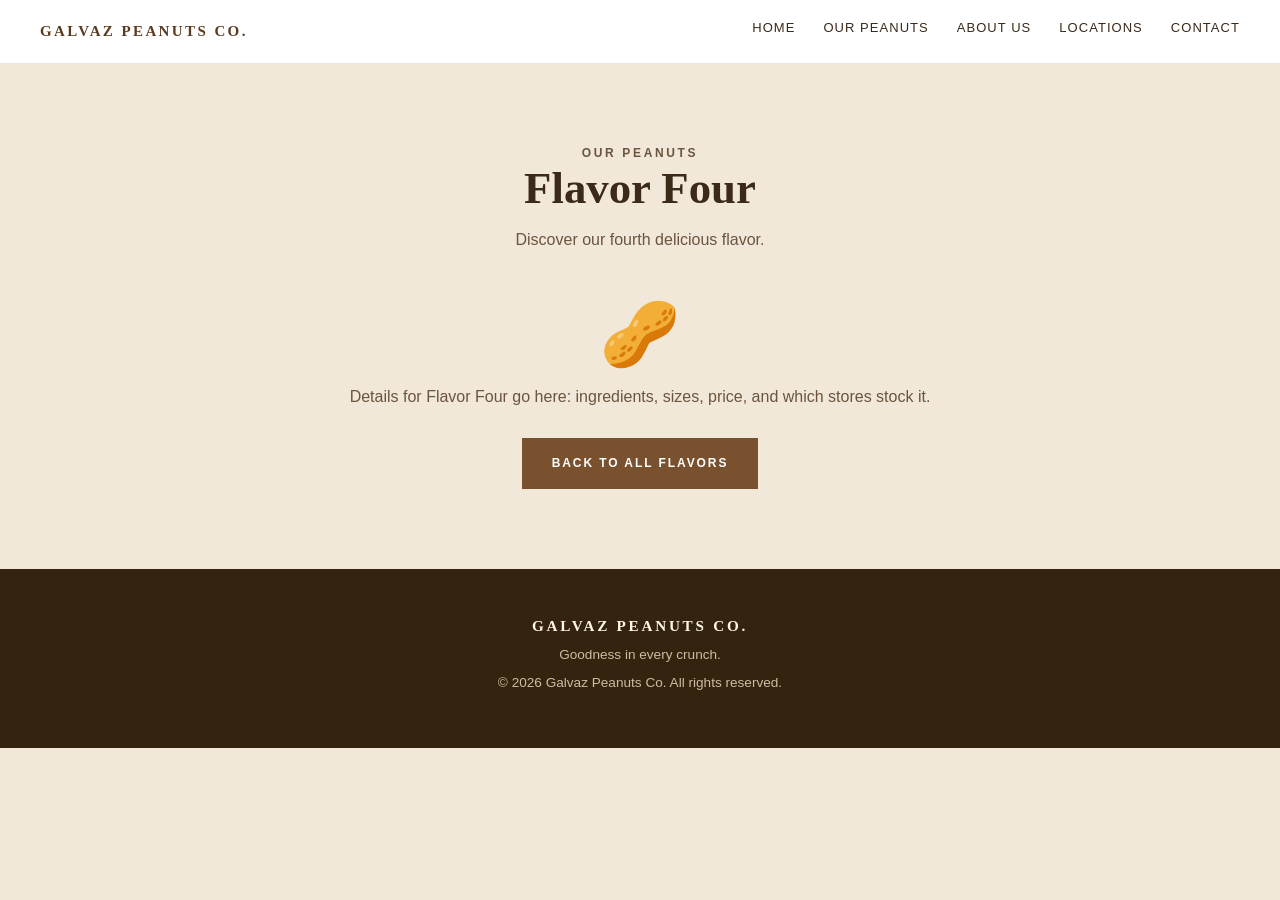
==== flavor-four.html @ 505f944d "Files for the blueprint of the web" ====
<!DOCTYPE html>
<html lang="en">

<head>
    <meta charset="UTF-8">
    <meta name="viewport" content="width=device-width, initial-scale=1.0">

    <title>Flavor Four | Galvaz Peanuts Co.</title>

    <link rel="stylesheet" href="style.css">

    <script src="script.js" defer></script>
</head>

<body>

    <!-- Navigation Bar (links point back to index.html) -->
    <header class="navbar">
        <a href="index.html" class="logo">Galvaz Peanuts Co.</a>

        <nav class="nav-links">
            <a href="index.html#home">Home</a>
            <a href="index.html#products">Our Peanuts</a>
            <a href="index.html#about">About Us</a>
            <a href="index.html#locations">Locations</a>
            <a href="index.html#contact">Contact</a>
        </nav>

        <button class="menu-toggle" type="button" aria-label="Open menu">☰</button>
    </header>


    <!-- Single Product Page -->
    <section class="products">

        <div class="section-heading">
            <p class="subtitle">OUR PEANUTS</p>
            <h2>Flavor Four</h2>
            <p>Discover our fourth delicious flavor.</p>
        </div>

        <div class="product-detail">

            <div class="product-image">🥜</div>

            <p>
                Details for Flavor Four go here: ingredients, sizes,
                price, and which stores stock it.
            </p>

            <a href="index.html#products" class="main-button">
                BACK TO ALL FLAVORS
            </a>

        </div>

    </section>


    <!-- Footer -->
    <footer class="footer">

        <h3>GALVAZ PEANUTS CO.</h3>

        <p>Goodness in every crunch.</p>

        <p>© <span id="year"></span> Galvaz Peanuts Co. All rights reserved.</p>

    </footer>

</body>
</html>
---- style.css ----
/* ============================================================
   style.css  -  how the Galvaz Peanuts page LOOKS
   ============================================================

   Organised top to bottom, in the same order as index.html:

       1. Colours and base settings
       2. Navigation bar
       3. Hero (the big opening section)
       4. Products
       5. About
       6. Contact form
       7. Footer
       8. Mobile screens

   A rule looks like:   selector { property: value; }
   The selector is the class from your HTML, e.g. ".hero".
   ============================================================ */


/* ------------------------------------------------------------
   1. COLOURS AND BASE SETTINGS

   Variables store a colour once and reuse it everywhere.
   Change --brown here and the whole site updates.
   ------------------------------------------------------------ */

:root {
    --cream: #F1E8D9;        /* page background */
    --cream-light: #FFFDF8;  /* card background */
    --brown: #79512E;        /* main brand colour */
    --brown-dark: #5A3B20;   /* hover / footer */
    --ink: #3B2A1A;          /* main text */
    --muted: #6B5440;        /* secondary text */
}

/* Removes the browser's default spacing so we control it ourselves. */
* {
    box-sizing: border-box;
}

html {
    /* Links glide instead of jumping (CSS version of the JS smooth scroll). */
    scroll-behavior: smooth;
}

body {
    margin: 0;
    background-color: var(--cream);
    color: var(--ink);
    font-family: "Helvetica Neue", Arial, sans-serif;
    line-height: 1.6;
}

/* Headings use a serif font for a more classic, "brand" feel. */
h1, h2, h3 {
    margin: 0 0 16px;
    font-family: Georgia, "Times New Roman", serif;
    line-height: 1.15;
}

a {
    color: inherit;
    text-decoration: none;
}

img {
    display: block;
    max-width: 100%;
}

/* Stops the sticky navbar covering the top of each section when you jump to it. */
section {
    scroll-margin-top: 80px;
}


/* ------------------------------------------------------------
   2. NAVIGATION BAR
   ------------------------------------------------------------ */

.navbar {
    /* sticky = stays at the top while you scroll */
    position: sticky;
    top: 0;
    z-index: 100;

    display: flex;
    align-items: center;
    justify-content: space-between;
    gap: 24px;

    padding: 18px 40px;
    background-color: #ffffff;
    border-bottom: 1px solid rgba(121, 81, 46, 0.15);
}

.logo {
    font-family: Georgia, "Times New Roman", serif;
    font-size: 15px;
    font-weight: 700;
    letter-spacing: 0.16em;
    text-transform: uppercase;
    color: var(--brown-dark);
}

.nav-links {
    display: flex;
    gap: 28px;
}

.nav-links a {
    padding-bottom: 4px;
    font-size: 13px;
    letter-spacing: 0.08em;
    text-transform: uppercase;
    border-bottom: 2px solid transparent;
    transition: color 0.2s, border-color 0.2s;
}

/* .active is added by script.js for the section you are viewing. */
.nav-links a:hover,
.nav-links a.active {
    color: var(--brown);
    border-bottom-color: var(--brown);
}

/* Hidden on desktop, shown on phones (rule 8). */
.menu-toggle {
    display: none;
}


/* ------------------------------------------------------------
   3. HERO
   Two columns: text on the left, image on the right.
   ------------------------------------------------------------ */

.hero {
    display: grid;
    grid-template-columns: 1fr 1fr;
    align-items: center;
    gap: 60px;

    max-width: 1200px;
    margin: 0 auto;
    padding: 90px 40px;
}

.subtitle {
    margin-bottom: 14px;
    font-size: 12px;
    font-weight: 700;
    letter-spacing: 0.22em;
    text-transform: uppercase;
    color: var(--brown);
}

.hero h1 {
    /* clamp(min, ideal, max) = scales with screen width, never too small or big. */
    font-size: clamp(2.6rem, 6vw, 4.4rem);
    margin-bottom: 24px;
}

.hero-description {
    max-width: 44ch;
    margin-bottom: 32px;
    font-size: 1.05rem;
    color: var(--muted);
}

.main-button {
    display: inline-block;
    padding: 16px 30px;
    background-color: var(--brown);
    color: #ffffff;
    font-family: inherit;
    font-size: 12px;
    font-weight: 700;
    letter-spacing: 0.16em;
    text-transform: uppercase;
    border: none;
    cursor: pointer;
    transition: background-color 0.2s, transform 0.2s;
}

.main-button:hover {
    background-color: var(--brown-dark);
    transform: translateY(-2px);
}

.hero-image img {
    width: 100%;
    /* Keeps the image the same shape whatever size loads. */
    aspect-ratio: 7 / 6;
    object-fit: cover;
    box-shadow: 0 24px 48px rgba(90, 59, 32, 0.18);
}


/* ------------------------------------------------------------
   4. PRODUCTS
   ------------------------------------------------------------ */

.products {
    max-width: 1200px;
    margin: 0 auto;
    padding: 80px 40px;
}

.section-heading {
    max-width: 640px;
    margin: 0 auto 50px;
    text-align: center;
}

.section-heading h2 {
    font-size: clamp(2rem, 4vw, 2.8rem);
    margin-bottom: 12px;
}

.section-heading p {
    margin: 0;
    color: var(--muted);
}

.product-grid {
    display: grid;
    /* auto-fit + minmax: as many columns as fit, each at least 220px. */
    grid-template-columns: repeat(auto-fit, minmax(220px, 1fr));
    gap: 24px;
}

.product-card {
    display: flex;
    flex-direction: column;
    padding: 28px 24px;
    text-align: center;
    background-color: var(--cream-light);
    border: 1px solid rgba(121, 81, 46, 0.12);
    transition: transform 0.2s, box-shadow 0.2s;
}

.product-card:hover {
    transform: translateY(-6px);
    box-shadow: 0 18px 34px rgba(90, 59, 32, 0.14);
}

.product-image {
    margin-bottom: 18px;
    font-size: 3rem;
    line-height: 1;
}

.product-card h3 {
    font-size: 1.25rem;
    margin-bottom: 8px;
}

.product-card p {
    /* flex-grow pushes the button to the bottom of every card. */
    flex-grow: 1;
    margin: 0 0 20px;
    font-size: 0.95rem;
    color: var(--muted);
}

.product-button {
    align-self: center;
    padding: 10px 18px;
    font-size: 11px;
    font-weight: 700;
    letter-spacing: 0.14em;
    text-transform: uppercase;
    color: var(--brown);
    border: 1px solid var(--brown);
    transition: background-color 0.2s, color 0.2s;
}

.product-button:hover {
    background-color: var(--brown);
    color: #ffffff;
}

/* Single-product page (flavor-one.html, flavor-two.html, ...) */
.product-detail {
    max-width: 600px;
    margin: 0 auto;
    text-align: center;
}

.product-detail .product-image {
    font-size: 4rem;
}

.product-detail p {
    margin-bottom: 28px;
    color: var(--muted);
}


/* ------------------------------------------------------------
   5. ABOUT
   Full-width brown band for contrast.
   ------------------------------------------------------------ */

.about {
    padding: 96px 40px;
    background-color: var(--brown);
    text-align: center;
}

.about-content {
    max-width: 660px;
    margin: 0 auto;
}

/* Lighter gold on the brown background, so the label stays readable. */
.about .subtitle {
    color: #E9C79B;
}

.about h2 {
    font-size: clamp(2rem, 4vw, 2.8rem);
    color: #FFF8EC;
}

.about p {
    color: #EADCC6;
}


/* ------------------------------------------------------------
   6. CONTACT FORM
   ------------------------------------------------------------ */

.contact {
    max-width: 700px;
    margin: 0 auto;
    padding: 90px 40px;
    text-align: center;
}

.contact > p {
    color: var(--muted);
}

.contact-form {
    display: flex;
    flex-direction: column;
    gap: 14px;
    margin-top: 30px;
    text-align: left;
}

.contact-form input,
.contact-form textarea {
    width: 100%;
    padding: 14px 16px;
    font: inherit;
    color: var(--ink);
    background-color: var(--cream-light);
    border: 1px solid rgba(121, 81, 46, 0.25);
}

.contact-form input:focus,
.contact-form textarea:focus {
    outline: 2px solid var(--brown);
    outline-offset: 1px;
}

.contact-form textarea {
    min-height: 150px;
    resize: vertical;
}

/* Empty space reserved for the success/error message from script.js. */
#form-message {
    min-height: 24px;
    margin: 0;
    font-size: 0.9rem;
    font-weight: 600;
    color: var(--brown-dark);
}

.contact-form .main-button {
    align-self: center;
}


/* ------------------------------------------------------------
   STORE LOCATOR
   ------------------------------------------------------------ */

.locations {
    max-width: 1200px;
    margin: 0 auto;
    padding: 80px 40px;
}

.map {
    position: relative;
    /* z-index 0 keeps Leaflet's zoom buttons under the sticky navbar */
    z-index: 0;
    height: 420px;
    margin-bottom: 36px;
    border: 1px solid rgba(121, 81, 46, 0.15);
}

.store-list {
    display: grid;
    grid-template-columns: repeat(auto-fit, minmax(280px, 1fr));
    gap: 0 32px;
    margin: 0;
    padding: 0;
    list-style: none;
}

.store-list li {
    display: flex;
    align-items: baseline;
    justify-content: space-between;
    gap: 12px;
    padding: 12px 0;
    border-bottom: 1px solid rgba(121, 81, 46, 0.15);
    font-size: 0.92rem;
}

.store-address {
    color: var(--ink);
}

.store-directions {
    flex-shrink: 0;
    font-size: 11px;
    font-weight: 700;
    letter-spacing: 0.1em;
    text-transform: uppercase;
    color: var(--brown);
    border-bottom: 1px solid var(--brown);
}

.store-directions:hover {
    color: var(--brown-dark);
    border-bottom-color: var(--brown-dark);
}


/* ------------------------------------------------------------
   7. FOOTER
   ------------------------------------------------------------ */

.footer {
    padding: 48px 24px;
    background-color: #34240F;
    text-align: center;
}

.footer h3 {
    margin-bottom: 10px;
    font-size: 0.95rem;
    letter-spacing: 0.18em;
    color: #FFF6E6;
}

.footer p {
    margin: 6px 0;
    font-size: 0.85rem;
    color: #CDBBA2;
}


/* ------------------------------------------------------------
   8. MOBILE SCREENS
   Everything inside @media only applies below that width.
   ------------------------------------------------------------ */

@media (max-width: 900px) {

    /* Hero becomes one column instead of two. */
    .hero {
        grid-template-columns: 1fr;
        gap: 40px;
        padding: 60px 24px;
    }

    .products,
    .contact {
        padding: 64px 24px;
    }

    .locations {
        padding: 64px 24px;
    }

    .map {
        height: 340px;
    }

    .about {
        padding: 72px 24px;
    }
}

@media (max-width: 700px) {

    .navbar {
        padding: 16px 20px;
    }

    /* Show the hamburger button. */
    .menu-toggle {
        display: block;
        padding: 4px 8px;
        background: none;
        border: none;
        font-size: 1.6rem;
        line-height: 1;
        color: var(--brown-dark);
        cursor: pointer;
    }

    /* The menu is hidden until .open is added by script.js. */
    .nav-links {
        display: none;
        position: absolute;
        top: 100%;
        left: 0;
        right: 0;
        flex-direction: column;
        gap: 0;
        padding: 8px 20px 16px;
        background-color: #ffffff;
        border-bottom: 1px solid rgba(121, 81, 46, 0.15);
    }

    .nav-links.open {
        display: flex;
    }

    .nav-links a {
        padding: 12px 0;
        border-bottom: 1px solid rgba(121, 81, 46, 0.12);
    }
}
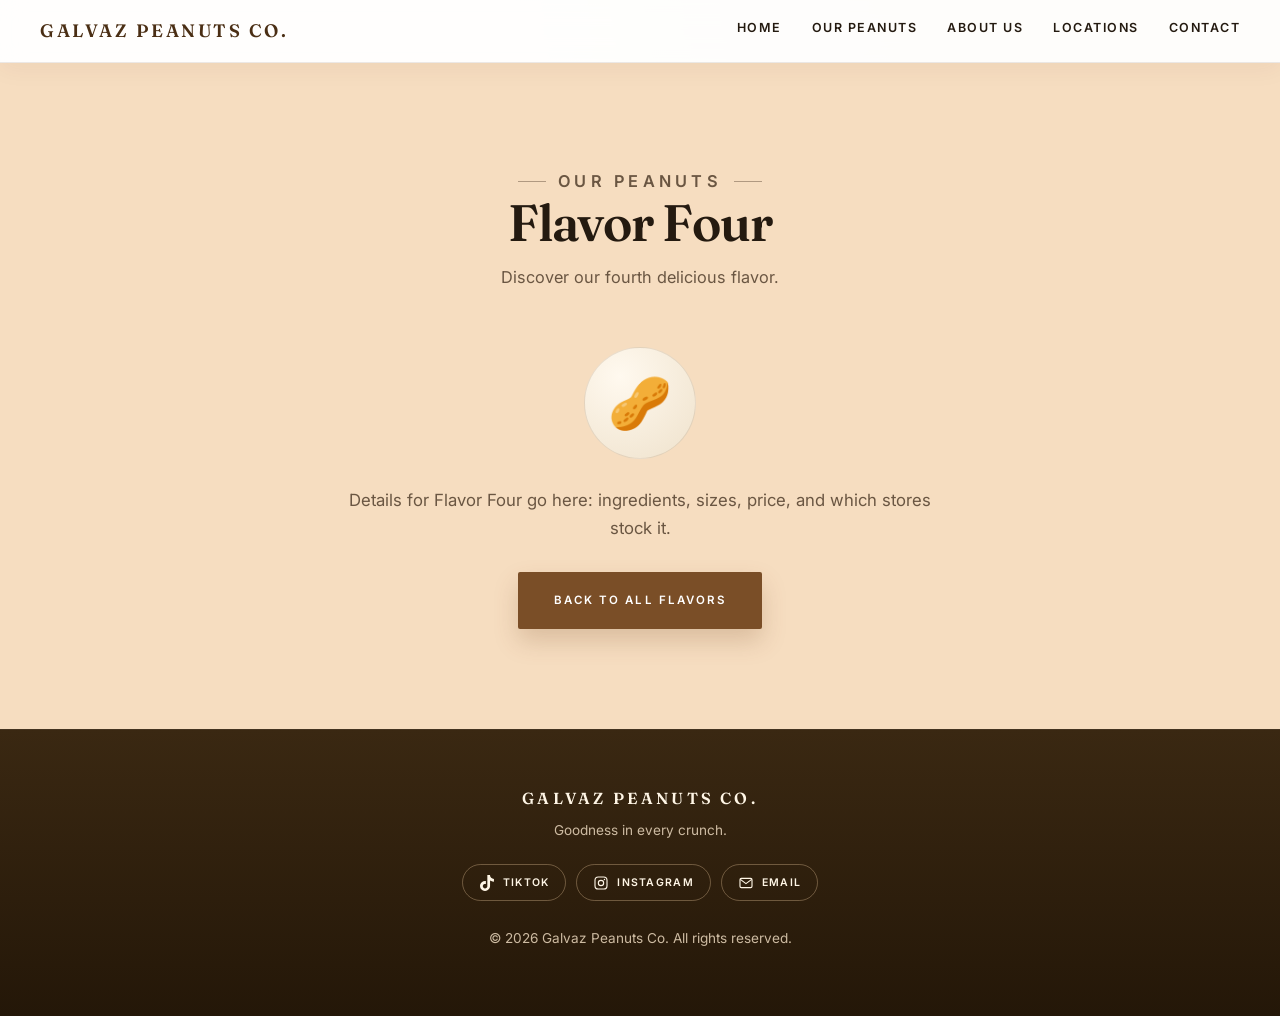
==== commit 67219506: "Updated further, still WIP" ====
--- a/flavor-four.html
+++ b/flavor-four.html
@@ -8,6 +8,11 @@
     <title>Flavor Four | Galvaz Peanuts Co.</title>
 
     <link rel="stylesheet" href="style.css">
+
+    <!-- Web fonts: Fraunces for headings, Inter for body text -->
+    <link rel="preconnect" href="https://fonts.googleapis.com">
+    <link rel="preconnect" href="https://fonts.gstatic.com" crossorigin>
+    <link href="https://fonts.googleapis.com/css2?family=Fraunces:opsz,wght@9..144,600;9..144,700&family=Inter:wght@400;500;600;700&display=swap" rel="stylesheet">
 
     <script src="script.js" defer></script>
 </head>
@@ -33,7 +38,7 @@
     <!-- Single Product Page -->
     <section class="products">
 
-        <div class="section-heading">
+        <div class="section-heading reveal">
             <p class="subtitle">OUR PEANUTS</p>
             <h2>Flavor Four</h2>
             <p>Discover our fourth delicious flavor.</p>
@@ -64,6 +69,34 @@
 
         <p>Goodness in every crunch.</p>
 
+        <div class="social-links">
+
+            <a href="https://www.tiktok.com/@luisitospeanuts8" target="_blank" rel="noopener">
+                <svg viewBox="0 0 24 24" aria-hidden="true" fill="currentColor">
+                    <path d="M12.525.02c1.31-.02 2.61-.01 3.91-.02.08 1.53.63 3.09 1.75 4.17 1.12 1.11 2.7 1.62 4.24 1.79v4.03c-1.44-.05-2.89-.35-4.2-.97-.57-.26-1.1-.59-1.62-.93-.01 2.92.01 5.84-.02 8.75-.08 1.4-.54 2.79-1.35 3.94-1.31 1.92-3.58 3.17-5.91 3.21-1.43.08-2.86-.31-4.08-1.03-2.02-1.19-3.44-3.37-3.65-5.71-.02-.5-.03-1-.01-1.49.18-1.9 1.12-3.72 2.58-4.96 1.66-1.44 3.98-2.13 6.15-1.72.02 1.48-.04 2.96-.04 4.44-.99-.32-2.15-.23-3.02.37-.63.41-1.11 1.04-1.36 1.75-.21.51-.15 1.07-.14 1.61.24 1.64 1.82 3.02 3.5 2.87 1.12-.01 2.19-.66 2.77-1.61.19-.33.4-.67.41-1.06.1-1.79.06-3.57.07-5.36.01-4.03-.01-8.05.02-12.07z"/>
+                </svg>
+                TikTok
+            </a>
+
+            <a href="https://www.instagram.com/galvezpeanuts_/" target="_blank" rel="noopener">
+                <svg viewBox="0 0 24 24" aria-hidden="true" fill="none" stroke="currentColor" stroke-width="1.7" stroke-linecap="round" stroke-linejoin="round">
+                    <rect x="3" y="3" width="18" height="18" rx="5"/>
+                    <circle cx="12" cy="12" r="4"/>
+                    <circle cx="17.2" cy="6.8" r="1.1" fill="currentColor" stroke="none"/>
+                </svg>
+                Instagram
+            </a>
+
+            <a href="mailto:galvezpeanuts@gmail.com">
+                <svg viewBox="0 0 24 24" aria-hidden="true" fill="none" stroke="currentColor" stroke-width="1.7" stroke-linecap="round" stroke-linejoin="round">
+                    <rect x="3" y="5" width="18" height="14" rx="2"/>
+                    <path d="m4 7 8 6 8-6"/>
+                </svg>
+                Email
+            </a>
+
+        </div>
+
         <p>© <span id="year"></span> Galvaz Peanuts Co. All rights reserved.</p>
 
     </footer>
--- a/style.css
+++ b/style.css
@@ -11,7 +11,8 @@
        5. About
        6. Contact form
        7. Footer
-       8. Mobile screens
+       8. Animations
+       9. Mobile screens
 
    A rule looks like:   selector { property: value; }
    The selector is the class from your HTML, e.g. ".hero".
@@ -26,12 +27,31 @@
    ------------------------------------------------------------ */
 
 :root {
-    --cream: #F1E8D9;        /* page background */
-    --cream-light: #FFFDF8;  /* card background */
-    --brown: #79512E;        /* main brand colour */
-    --brown-dark: #5A3B20;   /* hover / footer */
-    --ink: #3B2A1A;          /* main text */
-    --muted: #6B5440;        /* secondary text */
+    /* Type: two fonts, one for headings, one for everything else.
+       Both load from Google Fonts in each HTML file. The names after
+       the real font are fallbacks used if the download fails. */
+    --font-display: "Fraunces", Georgia, "Times New Roman", serif;
+    --font-body: "Inter", "Helvetica Neue", Arial, sans-serif;
+
+    /* Colour */
+    --cream: #F4ECDF;        /* page background */
+    --cream-light: #FFFCF7;  /* card background */
+    --brown: #7A4E27;        /* main brand colour */
+    --brown-dark: #4A2E14;   /* hover / footer */
+    --gold: #B9822F;         /* small accents */
+    --ink: #241A10;          /* main text */
+    --muted: #6A5642;        /* secondary text */
+
+    /* One background colour per section, so each band of the page
+       looks different as you scroll. */
+    --band-products: #F6DDC0;   /* warm peach */
+    --band-locations: #DCE4CF;  /* soft sage */
+    --band-contact: #E9C6A8;    /* terracotta */
+
+    /* Corners and shadows, so every box matches. */
+    --radius: 6px;
+    --shadow-soft: 0 12px 30px rgba(74, 46, 20, 0.10);
+    --shadow-lift: 0 26px 50px rgba(74, 46, 20, 0.18);
 }
 
 /* Removes the browser's default spacing so we control it ourselves. */
@@ -47,16 +67,28 @@
 body {
     margin: 0;
     background-color: var(--cream);
+    /* A warm glow at the top of the page, behind the hero. */
+    background-image: radial-gradient(70% 50% at 85% 0%, rgba(185, 130, 47, 0.14), transparent 65%);
+    background-repeat: no-repeat;
     color: var(--ink);
-    font-family: "Helvetica Neue", Arial, sans-serif;
-    line-height: 1.6;
+    font-family: var(--font-body);
+    line-height: 1.65;
+    -webkit-font-smoothing: antialiased;
+}
+
+/* The colour of selected text - a small brand touch. */
+::selection {
+    background-color: var(--gold);
+    color: #ffffff;
 }
 
 /* Headings use a serif font for a more classic, "brand" feel. */
 h1, h2, h3 {
     margin: 0 0 16px;
-    font-family: Georgia, "Times New Roman", serif;
-    line-height: 1.15;
+    font-family: var(--font-display);
+    font-weight: 600;
+    letter-spacing: -0.015em;
+    line-height: 1.08;
 }
 
 a {
@@ -67,6 +99,12 @@
 img {
     display: block;
     max-width: 100%;
+}
+
+/* A visible gold ring when you tab through the page with the keyboard. */
+:focus-visible {
+    outline: 2px solid var(--gold);
+    outline-offset: 3px;
 }
 
 /* Stops the sticky navbar covering the top of each section when you jump to it. */
@@ -90,42 +128,67 @@
     justify-content: space-between;
     gap: 24px;
 
-    padding: 18px 40px;
-    background-color: #ffffff;
-    border-bottom: 1px solid rgba(121, 81, 46, 0.15);
+    padding: 16px 40px;
+    /* Slightly see-through, so content blurs underneath as you scroll. */
+    background-color: rgba(255, 255, 255, 0.92);
+    backdrop-filter: blur(12px);
+    border-bottom: 1px solid rgba(74, 46, 20, 0.10);
+    box-shadow: 0 6px 24px rgba(74, 46, 20, 0.05);
 }
 
 .logo {
-    font-family: Georgia, "Times New Roman", serif;
-    font-size: 15px;
-    font-weight: 700;
-    letter-spacing: 0.16em;
+    font-family: var(--font-display);
+    font-size: 18px;
+    font-weight: 600;
+    letter-spacing: 0.14em;
     text-transform: uppercase;
     color: var(--brown-dark);
+    white-space: nowrap;
 }
 
 .nav-links {
     display: flex;
-    gap: 28px;
+    gap: 30px;
 }
 
 .nav-links a {
-    padding-bottom: 4px;
-    font-size: 13px;
-    letter-spacing: 0.08em;
+    position: relative;
+    padding-bottom: 6px;
+    font-size: 12.5px;
+    font-weight: 600;
+    letter-spacing: 0.12em;
     text-transform: uppercase;
-    border-bottom: 2px solid transparent;
-    transition: color 0.2s, border-color 0.2s;
+    transition: color 0.2s;
+}
+
+/* The underline that grows out from the left on hover.
+   It is an invisible line that widens, not a real border, so it
+   slides instead of snapping on. */
+.nav-links a::after {
+    content: "";
+    position: absolute;
+    left: 0;
+    bottom: 0;
+    width: 100%;
+    height: 2px;
+    background-color: var(--brown);
+    transform: scaleX(0);
+    transform-origin: left;
+    transition: transform 0.25s ease;
 }
 
 /* .active is added by script.js for the section you are viewing. */
 .nav-links a:hover,
 .nav-links a.active {
     color: var(--brown);
-    border-bottom-color: var(--brown);
-}
-
-/* Hidden on desktop, shown on phones (rule 8). */
+}
+
+.nav-links a:hover::after,
+.nav-links a.active::after {
+    transform: scaleX(1);
+}
+
+/* Hidden on desktop, shown on phones (rule 9). */
 .menu-toggle {
     display: none;
 }
@@ -138,63 +201,101 @@
 
 .hero {
     display: grid;
-    grid-template-columns: 1fr 1fr;
+    /* A little more room for the text than the photo. */
+    grid-template-columns: 1.05fr 1fr;
     align-items: center;
-    gap: 60px;
+    gap: 64px;
 
     max-width: 1200px;
     margin: 0 auto;
-    padding: 90px 40px;
+    padding: 110px 40px 120px;
 }
 
 .subtitle {
-    margin-bottom: 14px;
-    font-size: 12px;
-    font-weight: 700;
-    letter-spacing: 0.22em;
+    margin-bottom: 16px;
+    font-size: 11.5px;
+    font-weight: 600;
+    letter-spacing: 0.26em;
     text-transform: uppercase;
     color: var(--brown);
 }
 
+/* A short line in front of the label, like most modern sites use. */
+.hero .subtitle {
+    display: inline-flex;
+    align-items: center;
+    gap: 12px;
+}
+
+.hero .subtitle::before {
+    content: "";
+    width: 32px;
+    height: 1px;
+    background-color: currentColor;
+    opacity: 0.55;
+}
+
 .hero h1 {
     /* clamp(min, ideal, max) = scales with screen width, never too small or big. */
-    font-size: clamp(2.6rem, 6vw, 4.4rem);
-    margin-bottom: 24px;
+    font-size: clamp(3rem, 7.5vw, 5.4rem);
+    line-height: 0.98;
+    letter-spacing: -0.03em;
+    margin-bottom: 26px;
 }
 
 .hero-description {
-    max-width: 44ch;
-    margin-bottom: 32px;
-    font-size: 1.05rem;
+    max-width: 40ch;
+    margin-bottom: 36px;
+    font-size: 1.12rem;
     color: var(--muted);
 }
 
 .main-button {
     display: inline-block;
-    padding: 16px 30px;
+    padding: 19px 36px;
     background-color: var(--brown);
     color: #ffffff;
     font-family: inherit;
-    font-size: 12px;
-    font-weight: 700;
-    letter-spacing: 0.16em;
+    font-size: 11.5px;
+    font-weight: 600;
+    letter-spacing: 0.18em;
     text-transform: uppercase;
     border: none;
+    border-radius: 2px;
     cursor: pointer;
-    transition: background-color 0.2s, transform 0.2s;
+    box-shadow: 0 12px 24px rgba(122, 78, 39, 0.22);
+    transition: background-color 0.2s, transform 0.2s, box-shadow 0.2s;
 }
 
 .main-button:hover {
     background-color: var(--brown-dark);
     transform: translateY(-2px);
+    box-shadow: 0 18px 32px rgba(74, 46, 20, 0.28);
+}
+
+/* The photo gets a thin offset frame behind it - a common
+   magazine-style trick that makes a plain image feel designed. */
+.hero-image {
+    position: relative;
+}
+
+.hero-image::before {
+    content: "";
+    position: absolute;
+    inset: 22px -22px -22px 22px;
+    border: 1px solid rgba(122, 78, 39, 0.30);
+    border-radius: var(--radius);
 }
 
 .hero-image img {
+    /* position: relative lifts the photo above the frame. */
+    position: relative;
     width: 100%;
     /* Keeps the image the same shape whatever size loads. */
     aspect-ratio: 7 / 6;
     object-fit: cover;
-    box-shadow: 0 24px 48px rgba(90, 59, 32, 0.18);
+    border-radius: var(--radius);
+    box-shadow: var(--shadow-lift);
 }
 
 
@@ -202,99 +303,135 @@
    4. PRODUCTS
    ------------------------------------------------------------ */
 
+/* Each section paints its own colour right across the page.
+   The padding is what keeps the content centred and 1200px wide:
+   max(40px, ...) means "whichever is bigger", so phones get 40px
+   and wide screens get the extra space split evenly. */
 .products {
-    max-width: 1200px;
-    margin: 0 auto;
-    padding: 80px 40px;
+    background-color: var(--band-products);
+    padding: 100px max(40px, calc((100% - 1200px) / 2));
 }
 
 .section-heading {
-    max-width: 640px;
-    margin: 0 auto 50px;
+    max-width: 660px;
+    margin: 0 auto 56px;
     text-align: center;
 }
 
+/* Short lines either side of the small label above each heading. */
+.section-heading .subtitle {
+    display: inline-flex;
+    align-items: center;
+    gap: 12px;
+}
+
+.section-heading .subtitle::before,
+.section-heading .subtitle::after {
+    content: "";
+    width: 28px;
+    height: 1px;
+    background-color: currentColor;
+    opacity: 0.5;
+}
+
 .section-heading h2 {
-    font-size: clamp(2rem, 4vw, 2.8rem);
-    margin-bottom: 12px;
+    font-size: clamp(2.1rem, 4.6vw, 3.2rem);
+    margin-bottom: 14px;
 }
 
 .section-heading p {
     margin: 0;
+    font-size: 1.02rem;
     color: var(--muted);
 }
 
 .product-grid {
     display: grid;
-    /* auto-fit + minmax: as many columns as fit, each at least 220px. */
-    grid-template-columns: repeat(auto-fit, minmax(220px, 1fr));
-    gap: 24px;
+    /* auto-fit + minmax: as many columns as fit, each at least 230px. */
+    grid-template-columns: repeat(auto-fit, minmax(230px, 1fr));
+    gap: 26px;
 }
 
 .product-card {
     display: flex;
     flex-direction: column;
-    padding: 28px 24px;
+    padding: 34px 26px 30px;
     text-align: center;
     background-color: var(--cream-light);
-    border: 1px solid rgba(121, 81, 46, 0.12);
-    transition: transform 0.2s, box-shadow 0.2s;
+    border: 1px solid rgba(74, 46, 20, 0.10);
+    border-radius: var(--radius);
+    box-shadow: 0 2px 6px rgba(74, 46, 20, 0.04);
+    transition: transform 0.25s ease, box-shadow 0.25s ease, border-color 0.25s ease;
 }
 
 .product-card:hover {
-    transform: translateY(-6px);
-    box-shadow: 0 18px 34px rgba(90, 59, 32, 0.14);
-}
-
+    transform: translateY(-8px);
+    border-color: rgba(122, 78, 39, 0.28);
+    box-shadow: var(--shadow-lift);
+}
+
+/* The emoji sits in a soft circle instead of floating in empty space. */
 .product-image {
-    margin-bottom: 18px;
-    font-size: 3rem;
+    display: grid;
+    place-items: center;
+    width: 88px;
+    height: 88px;
+    margin: 0 auto 24px;
+    font-size: 2.4rem;
     line-height: 1;
+    border-radius: 50%;
+    background: radial-gradient(circle at 32% 26%, #FFF9EF, #EFE2CC);
+    border: 1px solid rgba(122, 78, 39, 0.14);
 }
 
 .product-card h3 {
-    font-size: 1.25rem;
-    margin-bottom: 8px;
+    font-size: 1.35rem;
+    margin-bottom: 10px;
 }
 
 .product-card p {
     /* flex-grow pushes the button to the bottom of every card. */
     flex-grow: 1;
-    margin: 0 0 20px;
+    margin: 0 0 22px;
     font-size: 0.95rem;
     color: var(--muted);
 }
 
 .product-button {
     align-self: center;
-    padding: 10px 18px;
+    padding: 12px 22px;
     font-size: 11px;
-    font-weight: 700;
-    letter-spacing: 0.14em;
+    font-weight: 600;
+    letter-spacing: 0.16em;
     text-transform: uppercase;
     color: var(--brown);
-    border: 1px solid var(--brown);
-    transition: background-color 0.2s, color 0.2s;
+    border: 1px solid rgba(122, 78, 39, 0.45);
+    transition: background-color 0.2s, color 0.2s, border-color 0.2s;
 }
 
 .product-button:hover {
     background-color: var(--brown);
+    border-color: var(--brown);
     color: #ffffff;
 }
 
 /* Single-product page (flavor-one.html, flavor-two.html, ...) */
 .product-detail {
-    max-width: 600px;
+    max-width: 620px;
     margin: 0 auto;
     text-align: center;
 }
 
 .product-detail .product-image {
-    font-size: 4rem;
+    width: 112px;
+    height: 112px;
+    margin-bottom: 28px;
+    font-size: 3.2rem;
 }
 
 .product-detail p {
-    margin-bottom: 28px;
+    margin-bottom: 30px;
+    font-size: 1.05rem;
     color: var(--muted);
 }
 
@@ -305,13 +442,16 @@
    ------------------------------------------------------------ */
 
 .about {
-    padding: 96px 40px;
-    background-color: var(--brown);
+    padding: 110px 40px;
+    /* A diagonal gradient instead of one flat colour, so the band has depth. */
+    background: linear-gradient(135deg, #4A2E14 0%, #6B4423 55%, #52351A 100%);
+    border-top: 1px solid rgba(233, 199, 155, 0.18);
+    border-bottom: 1px solid rgba(233, 199, 155, 0.18);
     text-align: center;
 }
 
 .about-content {
-    max-width: 660px;
+    max-width: 680px;
     margin: 0 auto;
 }
 
@@ -321,12 +461,14 @@
 }
 
 .about h2 {
-    font-size: clamp(2rem, 4vw, 2.8rem);
+    font-size: clamp(2.1rem, 4.6vw, 3.2rem);
     color: #FFF8EC;
 }
 
 .about p {
     color: #EADCC6;
+    font-size: 1.05rem;
+    line-height: 1.75;
 }
 
 
@@ -335,9 +477,8 @@
    ------------------------------------------------------------ */
 
 .contact {
-    max-width: 700px;
-    margin: 0 auto;
-    padding: 90px 40px;
+    background-color: var(--band-contact);
+    padding: 90px max(40px, calc((100% - 700px) / 2));
     text-align: center;
 }
 
@@ -393,24 +534,27 @@
    ------------------------------------------------------------ */
 
 .locations {
-    max-width: 1200px;
-    margin: 0 auto;
-    padding: 80px 40px;
+    background-color: var(--band-locations);
+    padding: 100px max(40px, calc((100% - 1200px) / 2));
 }
 
 .map {
     position: relative;
     /* z-index 0 keeps Leaflet's zoom buttons under the sticky navbar */
     z-index: 0;
-    height: 420px;
-    margin-bottom: 36px;
-    border: 1px solid rgba(121, 81, 46, 0.15);
+    height: 440px;
+    margin-bottom: 40px;
+    border: 1px solid rgba(74, 46, 20, 0.14);
+    border-radius: var(--radius);
+    /* Rounds off the map's corners. */
+    overflow: hidden;
+    box-shadow: var(--shadow-soft);
 }
 
 .store-list {
     display: grid;
-    grid-template-columns: repeat(auto-fit, minmax(280px, 1fr));
-    gap: 0 32px;
+    grid-template-columns: repeat(auto-fit, minmax(260px, 1fr));
+    gap: 0 40px;
     margin: 0;
     padding: 0;
     list-style: none;
@@ -420,24 +564,36 @@
     display: flex;
     align-items: baseline;
     justify-content: space-between;
-    gap: 12px;
-    padding: 12px 0;
-    border-bottom: 1px solid rgba(121, 81, 46, 0.15);
+    gap: 14px;
+    padding: 14px 12px;
+    border-bottom: 1px solid rgba(74, 46, 20, 0.12);
+    border-radius: 2px;
     font-size: 0.92rem;
+    transition: background-color 0.2s ease;
+}
+
+/* The row you are pointing at gets a faint tint. */
+.store-list li:hover {
+    background-color: rgba(122, 78, 39, 0.06);
 }
 
 .store-address {
     color: var(--ink);
 }
 
+.store-address strong {
+    font-weight: 600;
+}
+
 .store-directions {
     flex-shrink: 0;
-    font-size: 11px;
-    font-weight: 700;
-    letter-spacing: 0.1em;
+    font-size: 10.5px;
+    font-weight: 600;
+    letter-spacing: 0.12em;
     text-transform: uppercase;
     color: var(--brown);
-    border-bottom: 1px solid var(--brown);
+    border-bottom: 1px solid rgba(122, 78, 39, 0.5);
+    transition: color 0.2s, border-color 0.2s;
 }
 
 .store-directions:hover {
@@ -451,15 +607,18 @@
    ------------------------------------------------------------ */
 
 .footer {
-    padding: 48px 24px;
-    background-color: #34240F;
+    padding: 60px 24px;
+    background: linear-gradient(180deg, #3A2812 0%, #241708 100%);
+    border-top: 1px solid rgba(233, 199, 155, 0.16);
     text-align: center;
 }
 
 .footer h3 {
-    margin-bottom: 10px;
-    font-size: 0.95rem;
-    letter-spacing: 0.18em;
+    margin-bottom: 12px;
+    font-family: var(--font-display);
+    font-size: 1rem;
+    font-weight: 600;
+    letter-spacing: 0.2em;
     color: #FFF6E6;
 }
 
@@ -469,9 +628,153 @@
     color: #CDBBA2;
 }
 
-
-/* ------------------------------------------------------------
-   8. MOBILE SCREENS
+/* Social buttons: one row of outlined pills under the tagline. */
+.social-links {
+    display: flex;
+    flex-wrap: wrap;
+    justify-content: center;
+    gap: 10px;
+    margin: 22px 0 26px;
+}
+
+.social-links a {
+    display: inline-flex;
+    align-items: center;
+    gap: 8px;
+    padding: 9px 16px;
+    font-size: 10.5px;
+    font-weight: 600;
+    letter-spacing: 0.12em;
+    text-transform: uppercase;
+    color: #FFF6E6;
+    border: 1px solid rgba(233, 199, 155, 0.35);
+    border-radius: 999px;
+    transition: background-color 0.2s, border-color 0.2s;
+}
+
+.social-links a:hover {
+    background-color: rgba(233, 199, 155, 0.16);
+    border-color: rgba(233, 199, 155, 0.7);
+}
+
+.social-links svg {
+    width: 16px;
+    height: 16px;
+    flex-shrink: 0;
+}
+
+
+/* ------------------------------------------------------------
+   8. ANIMATIONS
+
+   Decoration only - if a browser ignores these rules the site
+   still works normally.
+
+   There are two kinds:
+
+   - .reveal  : starts invisible, then fades up the first time it
+                scrolls into view. script.js adds .is-visible.
+   - keyframes: play once by themselves when the page loads
+                (the hero, and the single flavour pages).
+   ------------------------------------------------------------ */
+
+/* The movement every animation below shares.
+   It changes "translate" and "opacity" rather than the "transform"
+   property, so it never fights the hover lift on the cards. */
+@keyframes fade-up {
+    from {
+        opacity: 0;
+        translate: 0 26px;
+    }
+    to {
+        opacity: 1;
+        translate: 0 0;
+    }
+}
+
+/* Waiting state: invisible until script.js notices it on screen. */
+.reveal {
+    opacity: 0;
+}
+
+.reveal.is-visible {
+    /* "both" holds the last frame, so the element stays visible.
+       --delay is set per element in script.js to make a stagger. */
+    animation: fade-up 0.8s ease both;
+    animation-delay: var(--delay, 0s);
+}
+
+
+/* ---- Hero: each piece arrives just after the one above it ---- */
+
+.hero-content > * {
+    animation: fade-up 0.8s ease both;
+}
+
+.hero-content > :nth-child(1) { animation-delay: 0.1s; }
+.hero-content > :nth-child(2) { animation-delay: 0.2s; }
+.hero-content > :nth-child(3) { animation-delay: 0.35s; }
+.hero-content > :nth-child(4) { animation-delay: 0.5s; }
+
+/* The photo fades in and settles from a slightly larger size. */
+@keyframes fade-scale {
+    from {
+        opacity: 0;
+        scale: 1.04;
+    }
+    to {
+        opacity: 1;
+        scale: 1;
+    }
+}
+
+.hero-image {
+    animation: fade-scale 1.1s ease 0.25s both;
+}
+
+
+/* ---- Product cards and flavour pages ---- */
+
+/* The peanut emoji lifts slightly when you hover its card. */
+.product-card .product-image {
+    transition: transform 0.35s ease, box-shadow 0.35s ease;
+}
+
+.product-card:hover .product-image {
+    transform: scale(1.06);
+    box-shadow: 0 10px 20px rgba(74, 46, 20, 0.12);
+}
+
+/* Single flavour page: the product fades in when it opens. */
+.product-detail {
+    animation: fade-up 0.8s ease 0.15s both;
+}
+
+
+/* ---- Visitors who ask their system to "reduce motion" ----
+   The animations are switched off, and nothing stays hidden. */
+
+@media (prefers-reduced-motion: reduce) {
+
+    .reveal {
+        opacity: 1;
+        animation: none;
+    }
+
+    .hero-content > *,
+    .hero-image,
+    .product-detail {
+        animation: none;
+    }
+
+    .product-card:hover .product-image {
+        transform: none;
+    }
+}
+
+
+/* ------------------------------------------------------------
+   9. MOBILE SCREENS
    Everything inside @media only applies below that width.
    ------------------------------------------------------------ */
 
@@ -480,32 +783,66 @@
     /* Hero becomes one column instead of two. */
     .hero {
         grid-template-columns: 1fr;
-        gap: 40px;
-        padding: 60px 24px;
+        gap: 48px;
+        padding: 80px 24px 90px;
+    }
+
+    /* The offset frame would poke off the side of a phone screen. */
+    .hero-image::before {
+        display: none;
     }
 
     .products,
     .contact {
-        padding: 64px 24px;
+        padding: 80px 24px;
     }
 
     .locations {
-        padding: 64px 24px;
+        padding: 80px 24px;
     }
 
     .map {
-        height: 340px;
+        height: 360px;
+    }
+
+    /* Below this width the full menu is still showing, so it needs
+       slightly smaller text and gaps to fit on one line. */
+    .navbar {
+        padding: 14px 24px;
+    }
+
+    .logo {
+        font-size: 15px;
+    }
+
+    .nav-links {
+        gap: 18px;
+    }
+
+    .nav-links a {
+        font-size: 11.5px;
+        letter-spacing: 0.08em;
     }
 
     .about {
-        padding: 72px 24px;
+        padding: 88px 24px;
     }
 }
 
 @media (max-width: 700px) {
 
     .navbar {
-        padding: 16px 20px;
+        padding: 14px 20px;
+    }
+
+    .logo {
+        font-size: 14px;
+        letter-spacing: 0.10em;
+    }
+
+    /* A slightly smaller headline on phones, so it does not crowd the screen. */
+    .hero h1 {
+        font-size: clamp(2.5rem, 10vw, 3.4rem);
     }
 
     /* Show the hamburger button. */
@@ -540,6 +877,14 @@
 
     .nav-links a {
         padding: 12px 0;
+        font-size: 12.5px;
+        letter-spacing: 0.12em;
         border-bottom: 1px solid rgba(121, 81, 46, 0.12);
     }
-}
+
+    /* The sliding underline is a desktop touch. In the stacked menu it
+       would sit right on top of the row divider, so switch it off. */
+    .nav-links a::after {
+        display: none;
+    }
+}
